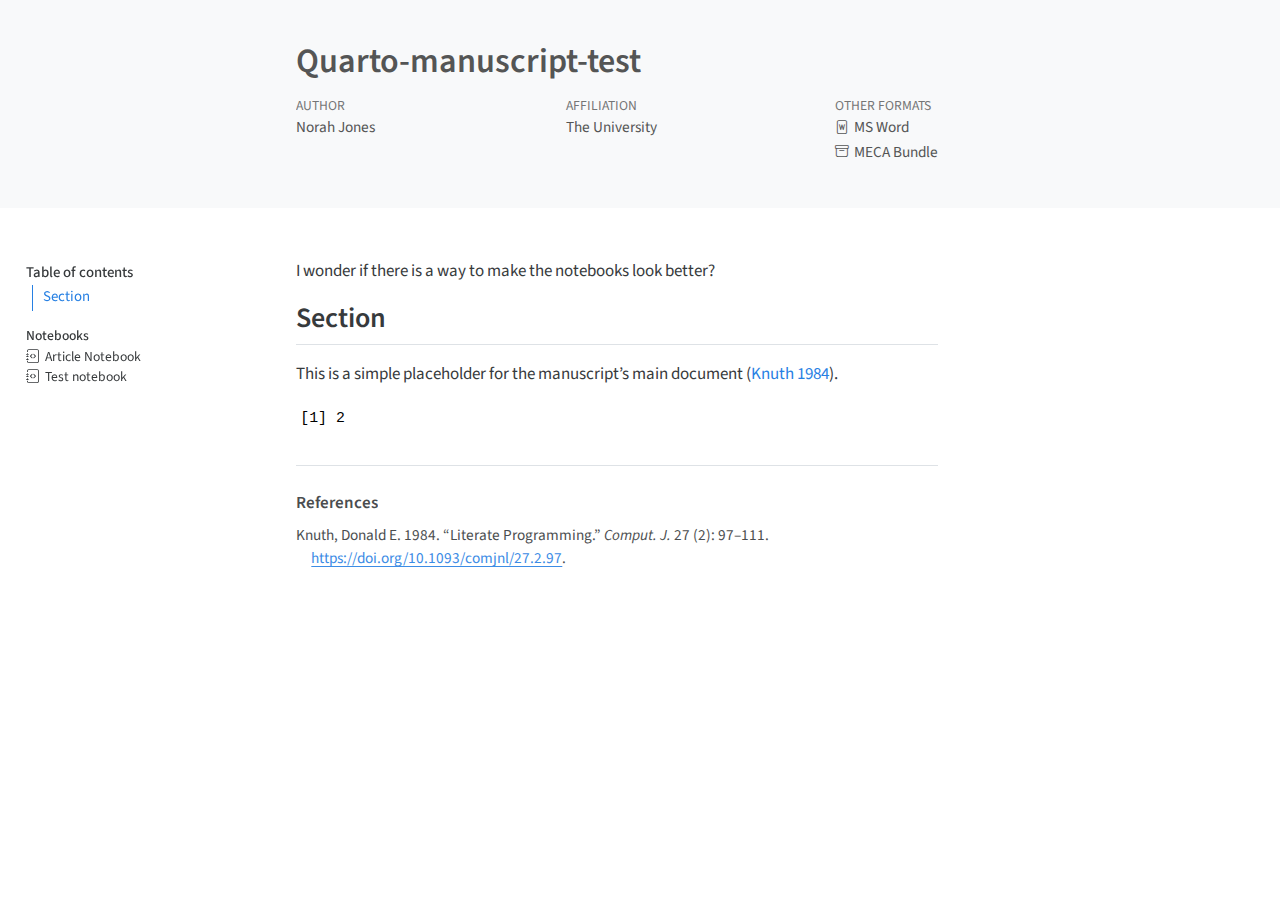
==== docs/index.html @ bb1cb76b "Output to docs" ====
<!DOCTYPE html>
<html xmlns="http://www.w3.org/1999/xhtml" lang="en" xml:lang="en"><head>

<meta charset="utf-8">
<meta name="generator" content="quarto-1.4.466">

<meta name="viewport" content="width=device-width, initial-scale=1.0, user-scalable=yes">


<title>Quarto-manuscript-test</title>
<style>
code{white-space: pre-wrap;}
span.smallcaps{font-variant: small-caps;}
div.columns{display: flex; gap: min(4vw, 1.5em);}
div.column{flex: auto; overflow-x: auto;}
div.hanging-indent{margin-left: 1.5em; text-indent: -1.5em;}
ul.task-list{list-style: none;}
ul.task-list li input[type="checkbox"] {
  width: 0.8em;
  margin: 0 0.8em 0.2em -1em; /* quarto-specific, see https://github.com/quarto-dev/quarto-cli/issues/4556 */ 
  vertical-align: middle;
}
/* CSS for citations */
div.csl-bib-body { }
div.csl-entry {
  clear: both;
  margin-bottom: 0em;
}
.hanging-indent div.csl-entry {
  margin-left:2em;
  text-indent:-2em;
}
div.csl-left-margin {
  min-width:2em;
  float:left;
}
div.csl-right-inline {
  margin-left:2em;
  padding-left:1em;
}
div.csl-indent {
  margin-left: 2em;
}</style>


<script src="site_libs/clipboard/clipboard.min.js"></script>
<script src="site_libs/quarto-html/quarto.js"></script>
<script src="site_libs/quarto-html/popper.min.js"></script>
<script src="site_libs/quarto-html/tippy.umd.min.js"></script>
<script src="site_libs/quarto-html/anchor.min.js"></script>
<link href="site_libs/quarto-html/tippy.css" rel="stylesheet">
<link href="site_libs/quarto-html/quarto-syntax-highlighting.css" rel="stylesheet" id="quarto-text-highlighting-styles">
<script src="site_libs/bootstrap/bootstrap.min.js"></script>
<link href="site_libs/bootstrap/bootstrap-icons.css" rel="stylesheet">
<link href="site_libs/bootstrap/bootstrap.min.css" rel="stylesheet" id="quarto-bootstrap" data-mode="light">
<script async="" src="https://hypothes.is/embed.js"></script>
<script>
  window.document.addEventListener("DOMContentLoaded", function (_event) {
    document.body.classList.add('hypothesis-enabled');
  });
</script>


<meta name="citation_title" content="Quarto-manuscript-test">
<meta name="citation_language" content="en">
<meta name="citation_firstpage" content="undefined">
<meta name="citation_reference" content="citation_title=Literate programming;,citation_author=Donald E. Knuth;,citation_publication_date=1984-05;,citation_cover_date=1984-05;,citation_year=1984;,citation_fulltext_html_url=https://doi.org/10.1093/comjnl/27.2.97;,citation_issue=2;,citation_doi=10.1093/comjnl/27.2.97;,citation_issn=0010-4620;,citation_volume=27;,citation_journal_title=Comput. J.;,citation_publisher=Oxford University Press, Inc.;">
</head>

<body>

<header id="title-block-header" class="quarto-title-block default toc-left page-columns page-full">
  <div class="quarto-title-banner page-columns page-full">
    <div class="quarto-title column-body">
      <h1 class="title">Quarto-manuscript-test</h1>
          </div>

    
    <div class="quarto-title-meta-container">
      <div class="quarto-title-meta-column-start">
            <div class="quarto-title-meta-author">
          <div class="quarto-title-meta-heading">Author</div>
          <div class="quarto-title-meta-heading">Affiliation</div>
          
                <div class="quarto-title-meta-contents">
            <p class="author">Norah Jones </p>
          </div>
                <div class="quarto-title-meta-contents">
                    <p class="affiliation">
                        The University
                      </p>
                  </div>
                    </div>
        
        <div class="quarto-title-meta">

                      
          
                
              </div>
      </div>
      <div class="quarto-title-meta-column-end quarto-other-formats-target">
      <div class="quarto-alternate-formats"><div class="quarto-title-meta-heading">Other Formats</div><div class="quarto-title-meta-contents"><p><a href="index.docx"><i class="bi bi-file-word"></i>MS Word</a></p></div><div class="quarto-title-meta-contents"><p><a href="index-meca.zip" data-meca-link="true"><i class="bi bi-archive"></i>MECA Bundle</a></p></div></div></div>
    </div>



    <div class="quarto-other-links-text-target">
    </div>  </div>
</header><div id="quarto-content" class="page-columns page-rows-contents page-layout-article toc-left">
<div id="quarto-sidebar-toc-left" class="sidebar toc-left">
  <nav id="TOC" role="doc-toc" class="toc-active">
    <h2 id="toc-title">Table of contents</h2>
   
  <ul>
  <li><a href="#section" id="toc-section" class="nav-link active" data-scroll-target="#section">Section</a></li>
  </ul>
<div class="quarto-alternate-notebooks"><h2>Notebooks</h2><ul><li><a href="index-preview.html"><i class="bi bi-journal-code"></i>Article Notebook</a></li><li><a href="test-notebook-preview.html"><i class="bi bi-journal-code"></i>Test notebook</a></li></ul></div></nav>
</div>
<div id="quarto-margin-sidebar" class="sidebar margin-sidebar">
</div>
<main class="content quarto-banner-title-block" id="quarto-document-content">



  


<p>I wonder if there is a way to make the notebooks look better?</p>
<section id="section" class="level2">
<h2 class="anchored" data-anchor-id="section">Section</h2>
<p>This is a simple placeholder for the manuscript’s main document <span class="citation" data-cites="knuth84">(<a href="#ref-knuth84" role="doc-biblioref">Knuth 1984</a>)</span>.</p>
<div class="cell">
<div class="cell-output cell-output-stdout">
<pre><code>[1] 2</code></pre>
</div>
</div>

</section>

<div id="quarto-appendix" class="default"><section class="quarto-appendix-contents" role="doc-bibliography"><h2 class="anchored quarto-appendix-heading">References</h2><div id="refs" class="references csl-bib-body hanging-indent" data-entry-spacing="0" role="list">
<div id="ref-knuth84" class="csl-entry" role="listitem">
Knuth, Donald E. 1984. <span>“Literate Programming.”</span> <em>Comput. J.</em> 27 (2): 97–111. <a href="https://doi.org/10.1093/comjnl/27.2.97">https://doi.org/10.1093/comjnl/27.2.97</a>.
</div>
</div></section></div></main>
<!-- /main column -->
<script id="quarto-html-after-body" type="application/javascript">
window.document.addEventListener("DOMContentLoaded", function (event) {
  const toggleBodyColorMode = (bsSheetEl) => {
    const mode = bsSheetEl.getAttribute("data-mode");
    const bodyEl = window.document.querySelector("body");
    if (mode === "dark") {
      bodyEl.classList.add("quarto-dark");
      bodyEl.classList.remove("quarto-light");
    } else {
      bodyEl.classList.add("quarto-light");
      bodyEl.classList.remove("quarto-dark");
    }
  }
  const toggleBodyColorPrimary = () => {
    const bsSheetEl = window.document.querySelector("link#quarto-bootstrap");
    if (bsSheetEl) {
      toggleBodyColorMode(bsSheetEl);
    }
  }
  toggleBodyColorPrimary();  
  const icon = "";
  const anchorJS = new window.AnchorJS();
  anchorJS.options = {
    placement: 'right',
    icon: icon
  };
  anchorJS.add('.anchored');
  const isCodeAnnotation = (el) => {
    for (const clz of el.classList) {
      if (clz.startsWith('code-annotation-')) {                     
        return true;
      }
    }
    return false;
  }
  const clipboard = new window.ClipboardJS('.code-copy-button', {
    text: function(trigger) {
      const codeEl = trigger.previousElementSibling.cloneNode(true);
      for (const childEl of codeEl.children) {
        if (isCodeAnnotation(childEl)) {
          childEl.remove();
        }
      }
      return codeEl.innerText;
    }
  });
  clipboard.on('success', function(e) {
    // button target
    const button = e.trigger;
    // don't keep focus
    button.blur();
    // flash "checked"
    button.classList.add('code-copy-button-checked');
    var currentTitle = button.getAttribute("title");
    button.setAttribute("title", "Copied!");
    let tooltip;
    if (window.bootstrap) {
      button.setAttribute("data-bs-toggle", "tooltip");
      button.setAttribute("data-bs-placement", "left");
      button.setAttribute("data-bs-title", "Copied!");
      tooltip = new bootstrap.Tooltip(button, 
        { trigger: "manual", 
          customClass: "code-copy-button-tooltip",
          offset: [0, -8]});
      tooltip.show();    
    }
    setTimeout(function() {
      if (tooltip) {
        tooltip.hide();
        button.removeAttribute("data-bs-title");
        button.removeAttribute("data-bs-toggle");
        button.removeAttribute("data-bs-placement");
      }
      button.setAttribute("title", currentTitle);
      button.classList.remove('code-copy-button-checked');
    }, 1000);
    // clear code selection
    e.clearSelection();
  });
  function tippyHover(el, contentFn, onTriggerFn, onUntriggerFn) {
    const config = {
      allowHTML: true,
      maxWidth: 500,
      delay: 100,
      arrow: false,
      appendTo: function(el) {
          return el.parentElement;
      },
      interactive: true,
      interactiveBorder: 10,
      theme: 'quarto',
      placement: 'bottom-start',
    };
    if (contentFn) {
      config.content = contentFn;
    }
    if (onTriggerFn) {
      config.onTrigger = onTriggerFn;
    }
    if (onUntriggerFn) {
      config.onUntrigger = onUntriggerFn;
    }
    window.tippy(el, config); 
  }
  const noterefs = window.document.querySelectorAll('a[role="doc-noteref"]');
  for (var i=0; i<noterefs.length; i++) {
    const ref = noterefs[i];
    tippyHover(ref, function() {
      // use id or data attribute instead here
      let href = ref.getAttribute('data-footnote-href') || ref.getAttribute('href');
      try { href = new URL(href).hash; } catch {}
      const id = href.replace(/^#\/?/, "");
      const note = window.document.getElementById(id);
      return note.innerHTML;
    });
  }
  const xrefs = window.document.querySelectorAll('a.quarto-xref');
  const processXRef = (id, note) => {
    // Strip column container classes
    const stripColumnClz = (el) => {
      el.classList.remove("page-full", "page-columns");
      if (el.children) {
        for (const child of el.children) {
          stripColumnClz(child);
        }
      }
    }
    stripColumnClz(note)
    const typesetMath = (el) => {
      if (window.MathJax) {
        // MathJax Typeset
        window.MathJax.typeset([el]);
      } else if (window.katex) {
        // KaTeX Render
        var mathElements = el.getElementsByClassName("math");
        var macros = [];
        for (var i = 0; i < mathElements.length; i++) {
          var texText = mathElements[i].firstChild;
          if (mathElements[i].tagName == "SPAN") {
            window.katex.render(texText.data, mathElements[i], {
              displayMode: mathElements[i].classList.contains('display'),
              throwOnError: false,
              macros: macros,
              fleqn: false
            });
          }
        }
      }
    }
    if (id === null || id.startsWith('sec-')) {
      // Special case sections, only their first couple elements
      const container = document.createElement("div");
      if (note.children && note.children.length > 2) {
        for (let i = 0; i < 2; i++) {
          container.appendChild(note.children[i].cloneNode(true));
        }
        typesetMath(container);
        return container.innerHTML
      } else {
        typesetMath(note);
        return note.innerHTML;
      }
    } else {
      // Remove any anchor links if they are present
      const anchorLink = note.querySelector('a.anchorjs-link');
      if (anchorLink) {
        anchorLink.remove();
      }
      typesetMath(note);
      return note.innerHTML;
    }
  }
  for (var i=0; i<xrefs.length; i++) {
    const xref = xrefs[i];
    tippyHover(xref, undefined, function(instance) {
      instance.disable();
      let url = xref.getAttribute('href');
      let hash = undefined; 
      if (url.startsWith('#')) {
        hash = url;
      } else {
        try { hash = new URL(url).hash; } catch {}
      }
      if (hash) {
        const id = hash.replace(/^#\/?/, "");
        const note = window.document.getElementById(id);
        if (note !== null) {
          try {
            const html = processXRef(id, note.cloneNode(true));
            instance.setContent(html);
          } finally {
            instance.enable();
            instance.show();
          }
        } else {
          // See if we can fetch this
          fetch(url.split('#')[0])
          .then(res => res.text())
          .then(html => {
            const parser = new DOMParser();
            const htmlDoc = parser.parseFromString(html, "text/html");
            const note = htmlDoc.getElementById(id);
            if (note !== null) {
              const html = processXRef(id, note);
              instance.setContent(html);
            } 
          }).finally(() => {
            instance.enable();
            instance.show();
          });
        }
      } else {
        // See if we can fetch a full url (with no hash to target)
        // This is a special case and we should probably do some content thinning / targeting
        fetch(url)
        .then(res => res.text())
        .then(html => {
          const parser = new DOMParser();
          const htmlDoc = parser.parseFromString(html, "text/html");
          const note = htmlDoc.querySelector('main.content');
          if (note !== null) {
            // This should only happen for chapter cross references
            // (since there is no id in the URL)
            // remove the first header
            if (note.children.length > 0 && note.children[0].tagName === "HEADER") {
              note.children[0].remove();
            }
            const html = processXRef(null, note);
            instance.setContent(html);
          } 
        }).finally(() => {
          instance.enable();
          instance.show();
        });
      }
    }, function(instance) {
    });
  }
      let selectedAnnoteEl;
      const selectorForAnnotation = ( cell, annotation) => {
        let cellAttr = 'data-code-cell="' + cell + '"';
        let lineAttr = 'data-code-annotation="' +  annotation + '"';
        const selector = 'span[' + cellAttr + '][' + lineAttr + ']';
        return selector;
      }
      const selectCodeLines = (annoteEl) => {
        const doc = window.document;
        const targetCell = annoteEl.getAttribute("data-target-cell");
        const targetAnnotation = annoteEl.getAttribute("data-target-annotation");
        const annoteSpan = window.document.querySelector(selectorForAnnotation(targetCell, targetAnnotation));
        const lines = annoteSpan.getAttribute("data-code-lines").split(",");
        const lineIds = lines.map((line) => {
          return targetCell + "-" + line;
        })
        let top = null;
        let height = null;
        let parent = null;
        if (lineIds.length > 0) {
            //compute the position of the single el (top and bottom and make a div)
            const el = window.document.getElementById(lineIds[0]);
            top = el.offsetTop;
            height = el.offsetHeight;
            parent = el.parentElement.parentElement;
          if (lineIds.length > 1) {
            const lastEl = window.document.getElementById(lineIds[lineIds.length - 1]);
            const bottom = lastEl.offsetTop + lastEl.offsetHeight;
            height = bottom - top;
          }
          if (top !== null && height !== null && parent !== null) {
            // cook up a div (if necessary) and position it 
            let div = window.document.getElementById("code-annotation-line-highlight");
            if (div === null) {
              div = window.document.createElement("div");
              div.setAttribute("id", "code-annotation-line-highlight");
              div.style.position = 'absolute';
              parent.appendChild(div);
            }
            div.style.top = top - 2 + "px";
            div.style.height = height + 4 + "px";
            div.style.left = 0;
            let gutterDiv = window.document.getElementById("code-annotation-line-highlight-gutter");
            if (gutterDiv === null) {
              gutterDiv = window.document.createElement("div");
              gutterDiv.setAttribute("id", "code-annotation-line-highlight-gutter");
              gutterDiv.style.position = 'absolute';
              const codeCell = window.document.getElementById(targetCell);
              const gutter = codeCell.querySelector('.code-annotation-gutter');
              gutter.appendChild(gutterDiv);
            }
            gutterDiv.style.top = top - 2 + "px";
            gutterDiv.style.height = height + 4 + "px";
          }
          selectedAnnoteEl = annoteEl;
        }
      };
      const unselectCodeLines = () => {
        const elementsIds = ["code-annotation-line-highlight", "code-annotation-line-highlight-gutter"];
        elementsIds.forEach((elId) => {
          const div = window.document.getElementById(elId);
          if (div) {
            div.remove();
          }
        });
        selectedAnnoteEl = undefined;
      };
        // Handle positioning of the toggle
    window.addEventListener(
      "resize",
      throttle(() => {
        elRect = undefined;
        if (selectedAnnoteEl) {
          selectCodeLines(selectedAnnoteEl);
        }
      }, 10)
    );
    function throttle(fn, ms) {
    let throttle = false;
    let timer;
      return (...args) => {
        if(!throttle) { // first call gets through
            fn.apply(this, args);
            throttle = true;
        } else { // all the others get throttled
            if(timer) clearTimeout(timer); // cancel #2
            timer = setTimeout(() => {
              fn.apply(this, args);
              timer = throttle = false;
            }, ms);
        }
      };
    }
      // Attach click handler to the DT
      const annoteDls = window.document.querySelectorAll('dt[data-target-cell]');
      for (const annoteDlNode of annoteDls) {
        annoteDlNode.addEventListener('click', (event) => {
          const clickedEl = event.target;
          if (clickedEl !== selectedAnnoteEl) {
            unselectCodeLines();
            const activeEl = window.document.querySelector('dt[data-target-cell].code-annotation-active');
            if (activeEl) {
              activeEl.classList.remove('code-annotation-active');
            }
            selectCodeLines(clickedEl);
            clickedEl.classList.add('code-annotation-active');
          } else {
            // Unselect the line
            unselectCodeLines();
            clickedEl.classList.remove('code-annotation-active');
          }
        });
      }
  const findCites = (el) => {
    const parentEl = el.parentElement;
    if (parentEl) {
      const cites = parentEl.dataset.cites;
      if (cites) {
        return {
          el,
          cites: cites.split(' ')
        };
      } else {
        return findCites(el.parentElement)
      }
    } else {
      return undefined;
    }
  };
  var bibliorefs = window.document.querySelectorAll('a[role="doc-biblioref"]');
  for (var i=0; i<bibliorefs.length; i++) {
    const ref = bibliorefs[i];
    const citeInfo = findCites(ref);
    if (citeInfo) {
      tippyHover(citeInfo.el, function() {
        var popup = window.document.createElement('div');
        citeInfo.cites.forEach(function(cite) {
          var citeDiv = window.document.createElement('div');
          citeDiv.classList.add('hanging-indent');
          citeDiv.classList.add('csl-entry');
          var biblioDiv = window.document.getElementById('ref-' + cite);
          if (biblioDiv) {
            citeDiv.innerHTML = biblioDiv.innerHTML;
          }
          popup.appendChild(citeDiv);
        });
        return popup.innerHTML;
      });
    }
  }
});
</script>
</div> <!-- /content -->




</body></html>
---- docs/site_libs/quarto-html/tippy.css ----
.tippy-box[data-animation=fade][data-state=hidden]{opacity:0}[data-tippy-root]{max-width:calc(100vw - 10px)}.tippy-box{position:relative;background-color:#333;color:#fff;border-radius:4px;font-size:14px;line-height:1.4;white-space:normal;outline:0;transition-property:transform,visibility,opacity}.tippy-box[data-placement^=top]>.tippy-arrow{bottom:0}.tippy-box[data-placement^=top]>.tippy-arrow:before{bottom:-7px;left:0;border-width:8px 8px 0;border-top-color:initial;transform-origin:center top}.tippy-box[data-placement^=bottom]>.tippy-arrow{top:0}.tippy-box[data-placement^=bottom]>.tippy-arrow:before{top:-7px;left:0;border-width:0 8px 8px;border-bottom-color:initial;transform-origin:center bottom}.tippy-box[data-placement^=left]>.tippy-arrow{right:0}.tippy-box[data-placement^=left]>.tippy-arrow:before{border-width:8px 0 8px 8px;border-left-color:initial;right:-7px;transform-origin:center left}.tippy-box[data-placement^=right]>.tippy-arrow{left:0}.tippy-box[data-placement^=right]>.tippy-arrow:before{left:-7px;border-width:8px 8px 8px 0;border-right-color:initial;transform-origin:center right}.tippy-box[data-inertia][data-state=visible]{transition-timing-function:cubic-bezier(.54,1.5,.38,1.11)}.tippy-arrow{width:16px;height:16px;color:#333}.tippy-arrow:before{content:"";position:absolute;border-color:transparent;border-style:solid}.tippy-content{position:relative;padding:5px 9px;z-index:1}
---- docs/site_libs/quarto-html/quarto-syntax-highlighting.css ----
/* quarto syntax highlight colors */
:root {
  --quarto-hl-ot-color: #003B4F;
  --quarto-hl-at-color: #657422;
  --quarto-hl-ss-color: #20794D;
  --quarto-hl-an-color: #5E5E5E;
  --quarto-hl-fu-color: #4758AB;
  --quarto-hl-st-color: #20794D;
  --quarto-hl-cf-color: #003B4F;
  --quarto-hl-op-color: #5E5E5E;
  --quarto-hl-er-color: #AD0000;
  --quarto-hl-bn-color: #AD0000;
  --quarto-hl-al-color: #AD0000;
  --quarto-hl-va-color: #111111;
  --quarto-hl-bu-color: inherit;
  --quarto-hl-ex-color: inherit;
  --quarto-hl-pp-color: #AD0000;
  --quarto-hl-in-color: #5E5E5E;
  --quarto-hl-vs-color: #20794D;
  --quarto-hl-wa-color: #5E5E5E;
  --quarto-hl-do-color: #5E5E5E;
  --quarto-hl-im-color: #00769E;
  --quarto-hl-ch-color: #20794D;
  --quarto-hl-dt-color: #AD0000;
  --quarto-hl-fl-color: #AD0000;
  --quarto-hl-co-color: #5E5E5E;
  --quarto-hl-cv-color: #5E5E5E;
  --quarto-hl-cn-color: #8f5902;
  --quarto-hl-sc-color: #5E5E5E;
  --quarto-hl-dv-color: #AD0000;
  --quarto-hl-kw-color: #003B4F;
}

/* other quarto variables */
:root {
  --quarto-font-monospace: SFMono-Regular, Menlo, Monaco, Consolas, "Liberation Mono", "Courier New", monospace;
}

pre > code.sourceCode > span {
  color: #003B4F;
}

code span {
  color: #003B4F;
}

code.sourceCode > span {
  color: #003B4F;
}

div.sourceCode,
div.sourceCode pre.sourceCode {
  color: #003B4F;
}

code span.ot {
  color: #003B4F;
  font-style: inherit;
}

code span.at {
  color: #657422;
  font-style: inherit;
}

code span.ss {
  color: #20794D;
  font-style: inherit;
}

code span.an {
  color: #5E5E5E;
  font-style: inherit;
}

code span.fu {
  color: #4758AB;
  font-style: inherit;
}

code span.st {
  color: #20794D;
  font-style: inherit;
}

code span.cf {
  color: #003B4F;
  font-style: inherit;
}

code span.op {
  color: #5E5E5E;
  font-style: inherit;
}

code span.er {
  color: #AD0000;
  font-style: inherit;
}

code span.bn {
  color: #AD0000;
  font-style: inherit;
}

code span.al {
  color: #AD0000;
  font-style: inherit;
}

code span.va {
  color: #111111;
  font-style: inherit;
}

code span.bu {
  font-style: inherit;
}

code span.ex {
  font-style: inherit;
}

code span.pp {
  color: #AD0000;
  font-style: inherit;
}

code span.in {
  color: #5E5E5E;
  font-style: inherit;
}

code span.vs {
  color: #20794D;
  font-style: inherit;
}

code span.wa {
  color: #5E5E5E;
  font-style: italic;
}

code span.do {
  color: #5E5E5E;
  font-style: italic;
}

code span.im {
  color: #00769E;
  font-style: inherit;
}

code span.ch {
  color: #20794D;
  font-style: inherit;
}

code span.dt {
  color: #AD0000;
  font-style: inherit;
}

code span.fl {
  color: #AD0000;
  font-style: inherit;
}

code span.co {
  color: #5E5E5E;
  font-style: inherit;
}

code span.cv {
  color: #5E5E5E;
  font-style: italic;
}

code span.cn {
  color: #8f5902;
  font-style: inherit;
}

code span.sc {
  color: #5E5E5E;
  font-style: inherit;
}

code span.dv {
  color: #AD0000;
  font-style: inherit;
}

code span.kw {
  color: #003B4F;
  font-style: inherit;
}

.prevent-inlining {
  content: "</";
}

/*# sourceMappingURL=debc5d5d77c3f9108843748ff7464032.css.map */
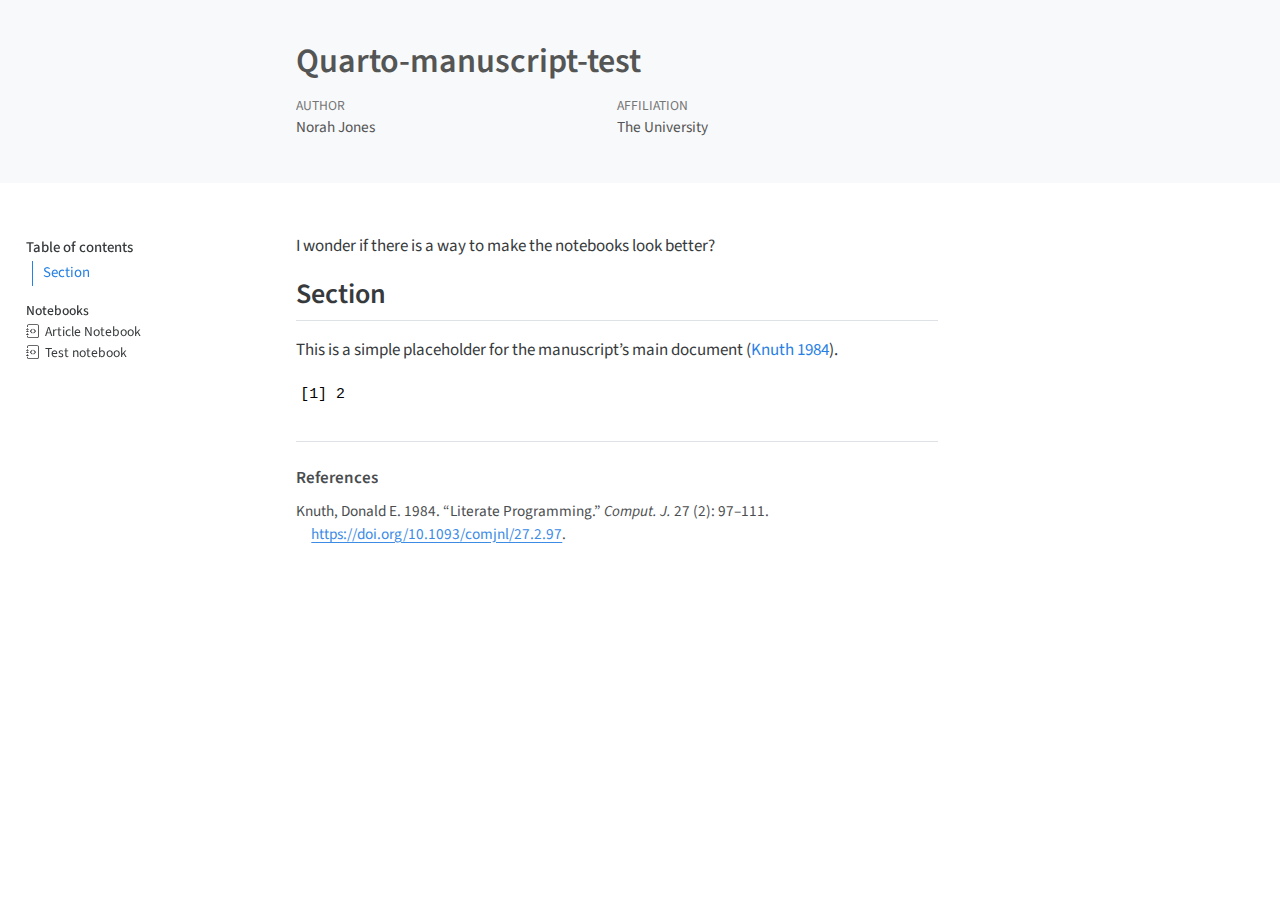
==== commit 899102bf: "Try out a chunk option" ====
--- a/docs/index.html
+++ b/docs/index.html
@@ -53,12 +53,6 @@
 <script src="site_libs/bootstrap/bootstrap.min.js"></script>
 <link href="site_libs/bootstrap/bootstrap-icons.css" rel="stylesheet">
 <link href="site_libs/bootstrap/bootstrap.min.css" rel="stylesheet" id="quarto-bootstrap" data-mode="light">
-<script async="" src="https://hypothes.is/embed.js"></script>
-<script>
-  window.document.addEventListener("DOMContentLoaded", function (_event) {
-    document.body.classList.add('hypothesis-enabled');
-  });
-</script>
 
 
 <meta name="citation_title" content="Quarto-manuscript-test">
@@ -100,7 +94,7 @@
               </div>
       </div>
       <div class="quarto-title-meta-column-end quarto-other-formats-target">
-      <div class="quarto-alternate-formats"><div class="quarto-title-meta-heading">Other Formats</div><div class="quarto-title-meta-contents"><p><a href="index.docx"><i class="bi bi-file-word"></i>MS Word</a></p></div><div class="quarto-title-meta-contents"><p><a href="index-meca.zip" data-meca-link="true"><i class="bi bi-archive"></i>MECA Bundle</a></p></div></div></div>
+      </div>
     </div>
 
 
